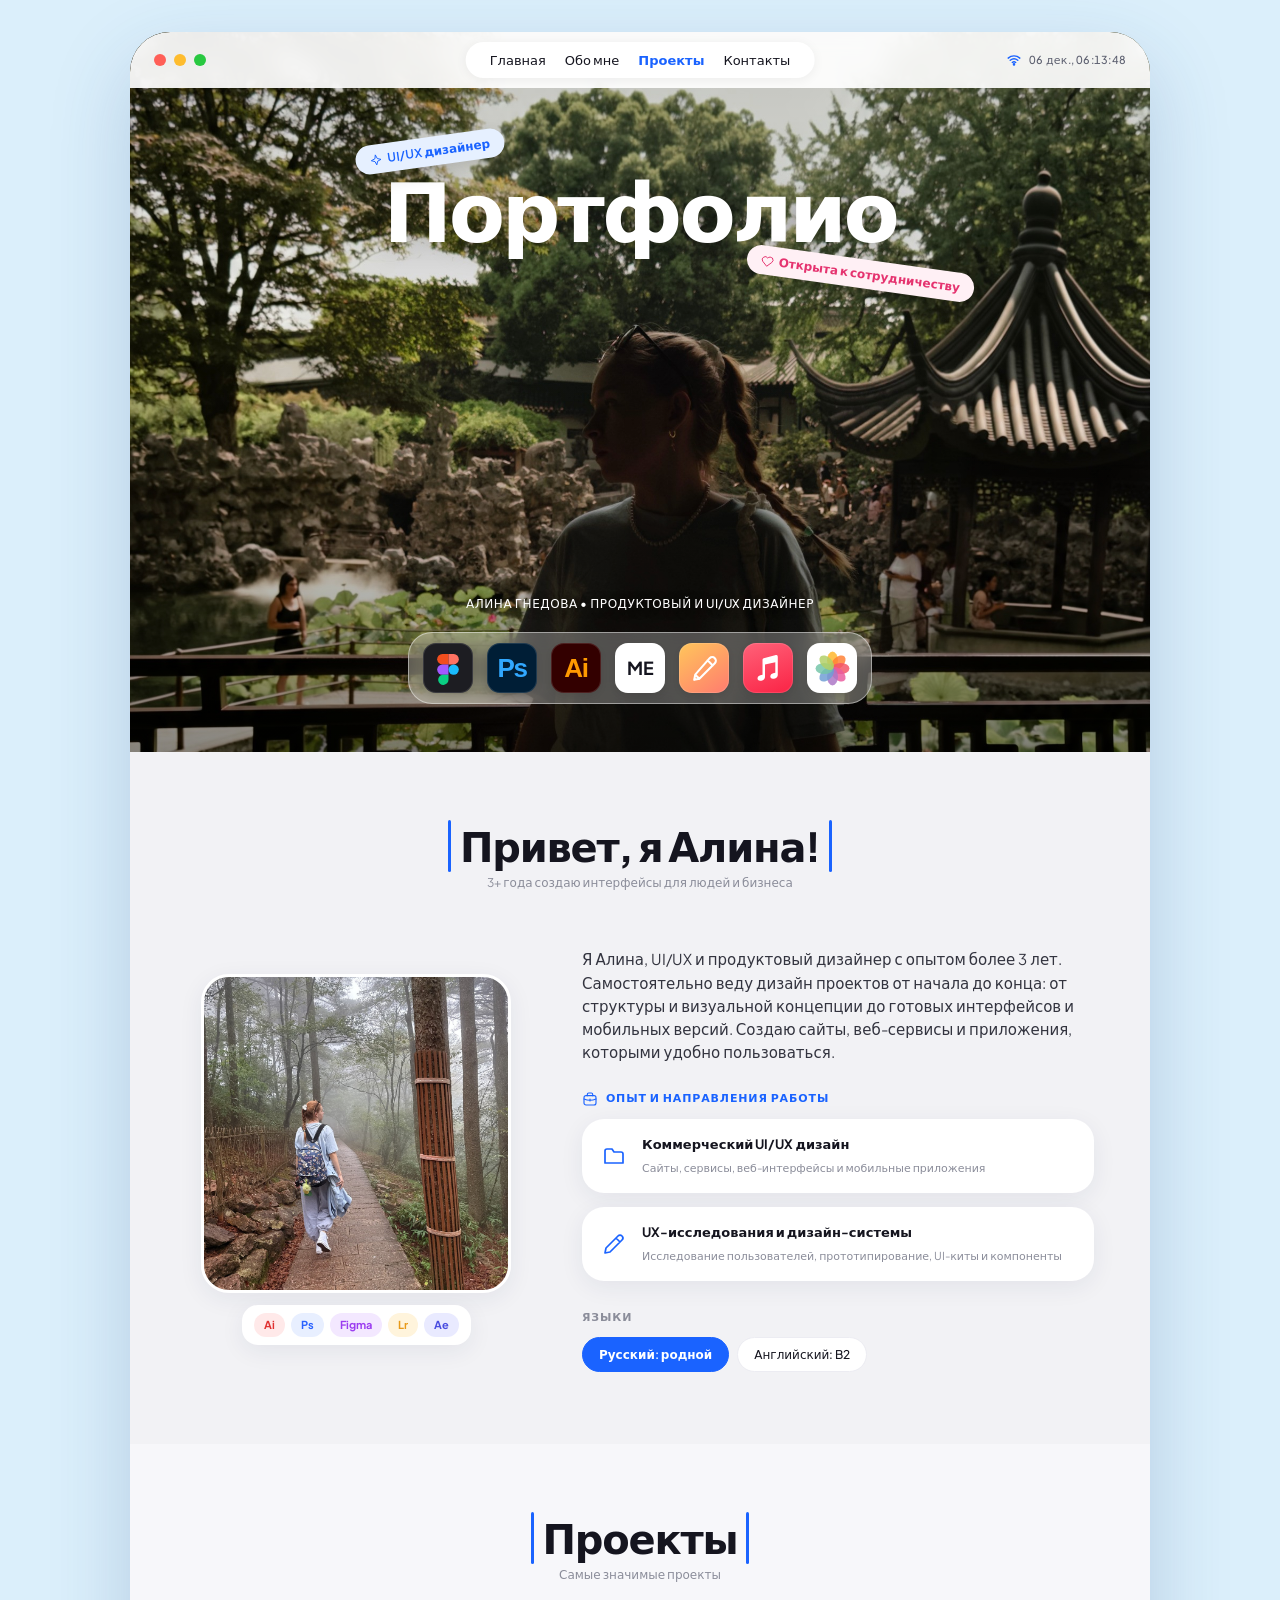
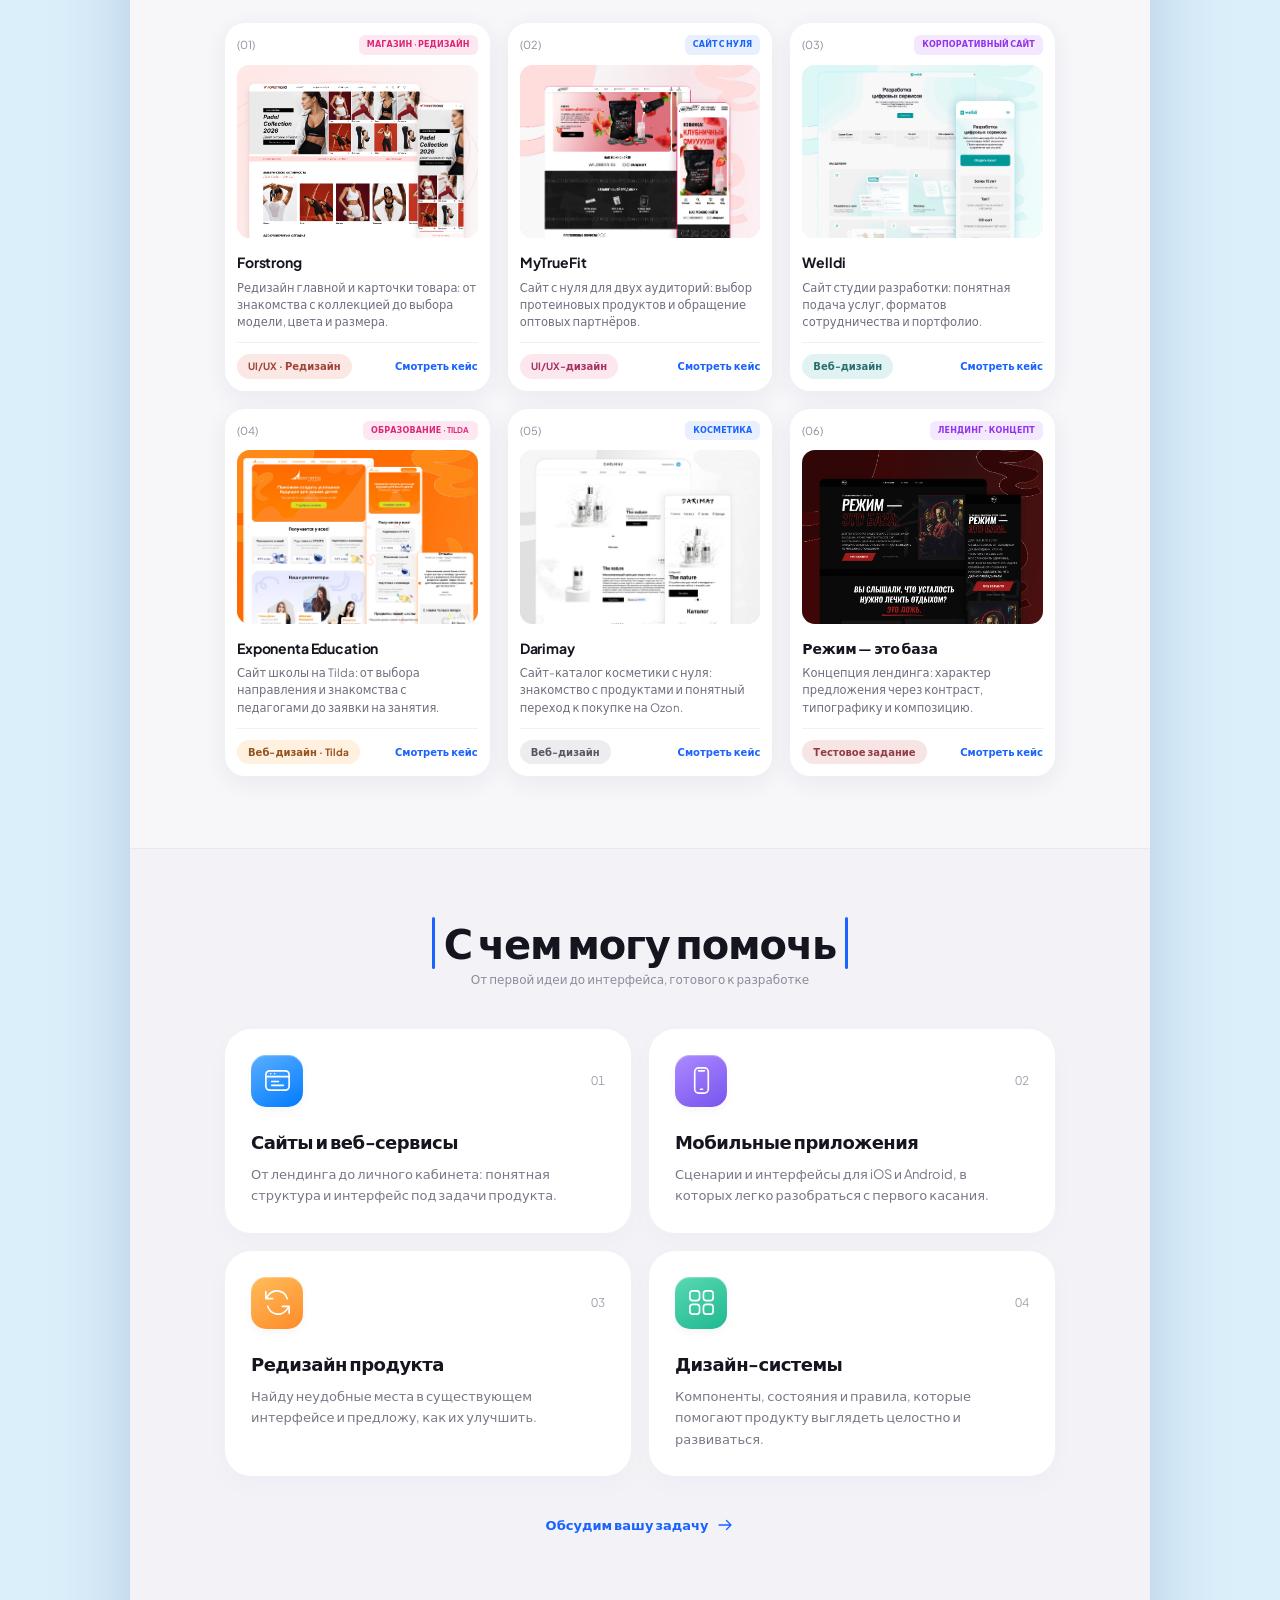
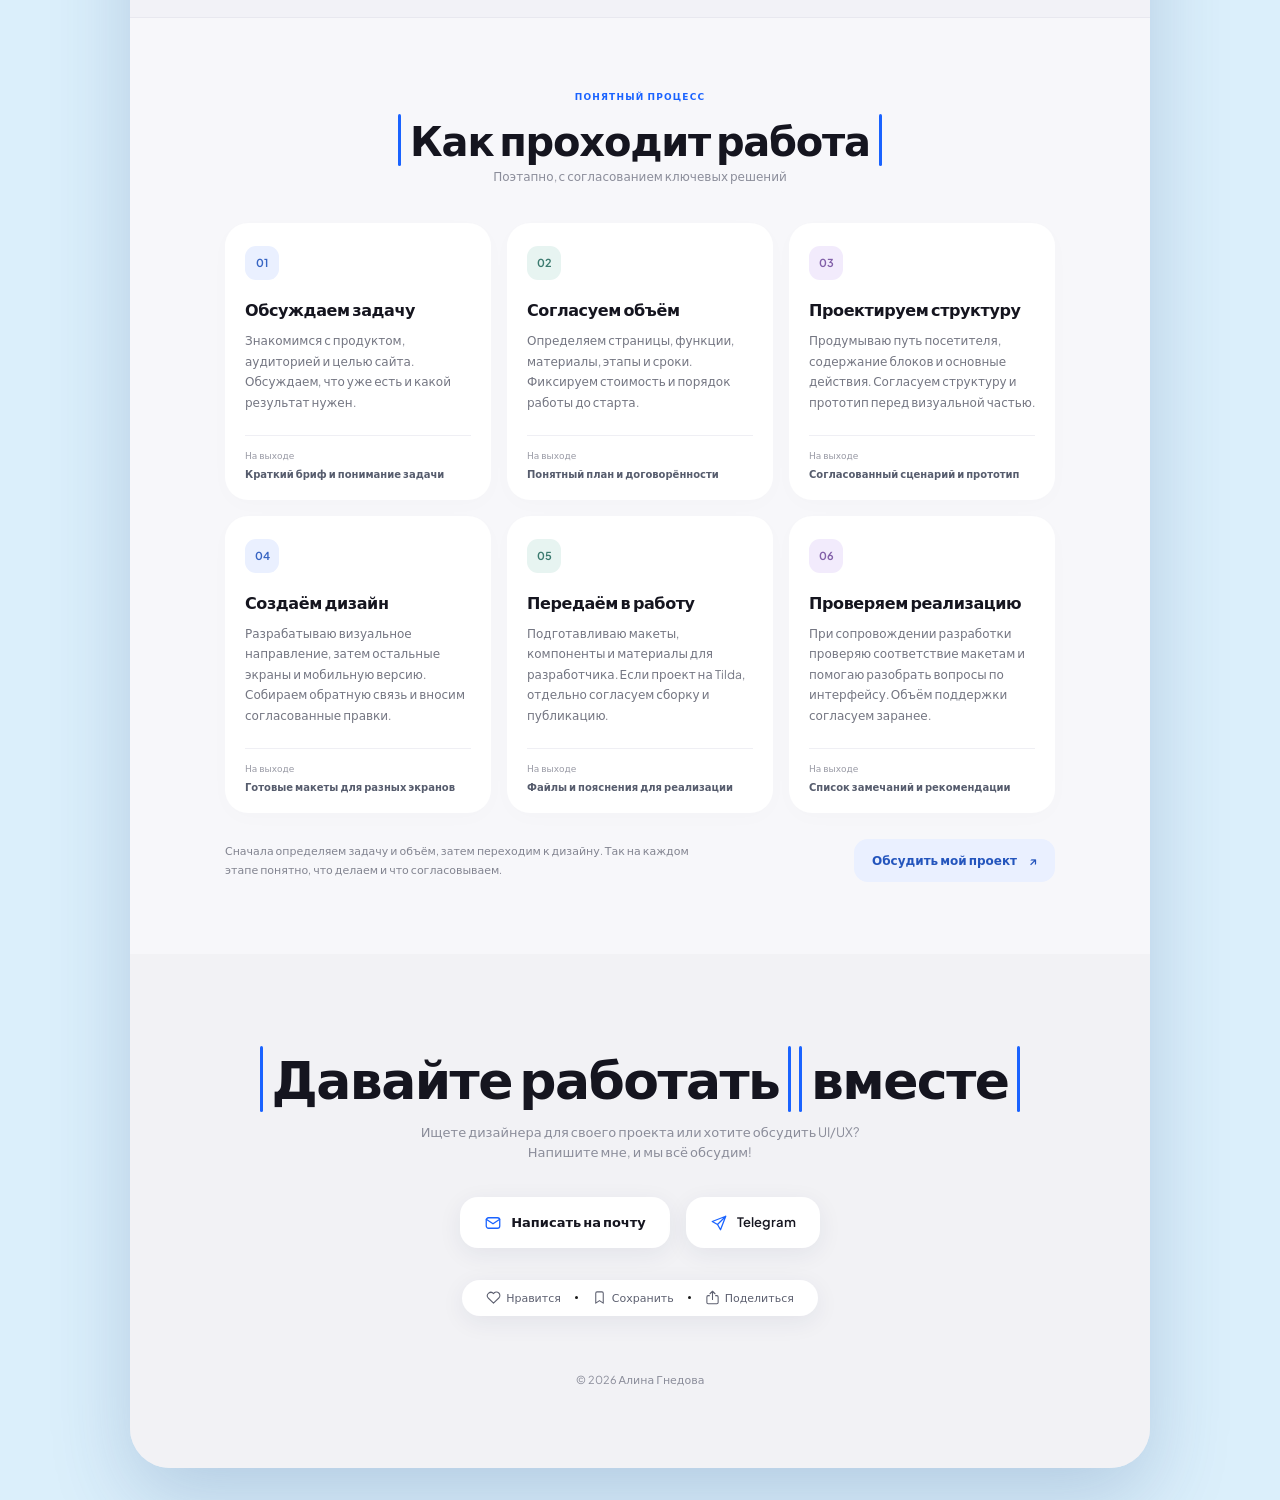
==== index.html @ dc98fd3b "Add files via upload" ====
<!DOCTYPE html>

<html lang="ru">
<head>
<meta charset="utf-8"/>
<meta content="width=device-width, initial-scale=1" name="viewport"/>
<title>Алина Гнедова | UI/UX и продуктовый дизайнер</title>
<meta content="Алина Гнедова, UI/UX и продуктовый дизайнер с опытом более 3 лет. Сайты, веб-сервисы и мобильные приложения." name="description"/>
<link href="https://fonts.googleapis.com" rel="preconnect"/>
<link crossorigin="" href="https://fonts.gstatic.com" rel="preconnect"/>
<link href="https://fonts.googleapis.com/css2?family=Plus+Jakarta+Sans:wght@400;500;600;700;800&amp;display=swap&amp;subset=cyrillic" rel="stylesheet"/>
<link href="style.css" rel="stylesheet"/>
<link rel="stylesheet" href="contact.css"><script src="contact.js" defer></script></head>
<body>
<div class="window">
<!-- Верхняя панель -->
<header class="topbar">
<div aria-hidden="true" class="dots">
<span style="background:#ff5f57"></span>
<span style="background:#febc2e"></span>
<span style="background:#28c840"></span>
</div>
<nav aria-label="Навигация" class="nav">
<a href="#home">Главная</a>
<a href="#about">Обо мне</a>
<a class="active" href="#projects">Проекты</a>
<a href="#contact">Контакты</a>
</nav>
<div class="status">
<svg fill="none" height="14" stroke="currentColor" stroke-linecap="round" stroke-width="2.4" viewbox="0 0 24 24" width="14"><path d="M2 8.8a15 15 0 0 1 20 0M5.5 12.5a10 10 0 0 1 13 0M9 16.2a5 5 0 0 1 6 0"></path><circle cx="12" cy="19.5" fill="currentColor" r="1"></circle></svg>
<time data-live-clock title="Московское время">Московское время</time>
</div>
</header>
<!-- Hero -->
<section class="hero" id="home">
<div class="hero-content">
<span class="badge badge-role"><svg aria-hidden="true" class="ui-icon" fill="none" stroke="currentColor" stroke-linecap="round" stroke-linejoin="round" stroke-width="1.7" viewbox="0 0 24 24"><path d="m12 3 2.5 6.5L21 12l-6.5 2.5L12 21l-2.5-6.5L3 12l6.5-2.5Z"></path></svg> UI/UX дизайнер</span>
<h1>Портфолио</h1>
<span class="badge badge-love"><svg aria-hidden="true" class="ui-icon" fill="none" stroke="currentColor" stroke-linecap="round" stroke-linejoin="round" stroke-width="1.7" viewbox="0 0 24 24"><path d="M20.5 4.8a5.5 5.5 0 0 0-8.5 1 5.5 5.5 0 0 0-8.5 7L12 21l8.5-8.2a5.5 5.5 0 0 0 0-8Z"></path></svg> Открыта к сотрудничеству</span>
</div>
<p class="hero-sub">Алина Гнедова • Продуктовый и UI/UX дизайнер</p>
<div aria-label="Инструменты и вдохновение" class="dock">
<span aria-label="Figma" class="app app-figma" role="img" title="Figma"><svg aria-hidden="true" class="dock-symbol" fill="none" viewbox="0 0 32 32"><path d="M10 2h6v10h-6a5 5 0 0 1 0-10Z" fill="#F24E1E"></path><path d="M16 2h5a5 5 0 0 1 0 10h-5Z" fill="#FF7262"></path><path d="M10 12h6v10h-6a5 5 0 0 1 0-10Z" fill="#A259FF"></path><circle cx="21" cy="17" fill="#1ABCFE" r="5"></circle><path d="M10 22h6v5a5 5 0 1 1-6-5Z" fill="#0ACF83"></path></svg></span>
<span aria-label="Adobe Photoshop" class="app app-photoshop" role="img" title="Adobe Photoshop"><span class="adobe-mark">Ps</span></span>
<span aria-label="Adobe Illustrator" class="app app-illustrator" role="img" title="Adobe Illustrator"><span class="adobe-mark">Ai</span></span>
<span aria-label="ME" class="app app-me" role="img" title="ME">ME</span>
<span aria-label="Рисование" class="app app-drawing" role="img" title="Рисование"><svg aria-hidden="true" class="dock-symbol" fill="none" viewbox="0 0 32 32"><g stroke="currentColor" stroke-linecap="round" stroke-linejoin="round" stroke-width="2"><path d="m7 22-1 5 5-1L26 11a3.5 3.5 0 0 0-5-5ZM19 8l5 5M7 22l4 4"></path></g></svg></span>
<span aria-label="Музыка" class="app app-music" role="img" title="Музыка"><svg aria-hidden="true" class="dock-symbol" fill="none" viewbox="0 0 32 32"><path d="M25 4.5v17.7c0 2.5-3.2 4.3-5.6 3.5-2.6-.8-2-4.4 1.1-5.2l2.1-.5V10l-10 2v12.2c0 2.5-3.2 4.3-5.6 3.5-2.6-.8-2-4.4 1.1-5.2l2.1-.5V7.5a1.5 1.5 0 0 1 1.2-1.4L23.2 3a1.5 1.5 0 0 1 1.8 1.5Z" fill="currentColor"></path></svg></span>
<span aria-label="Фото" class="app app-photos" role="img" title="Фото"><svg aria-hidden="true" class="dock-symbol" fill="none" viewbox="0 0 32 32"><ellipse cx="16" cy="9.3" fill="#ffb62b" fill-opacity=".84" rx="4.5" ry="7.2" transform="rotate(0 16 16)"></ellipse><ellipse cx="16" cy="9.3" fill="#ff8134" fill-opacity=".84" rx="4.5" ry="7.2" transform="rotate(45 16 16)"></ellipse><ellipse cx="16" cy="9.3" fill="#f35466" fill-opacity=".84" rx="4.5" ry="7.2" transform="rotate(90 16 16)"></ellipse><ellipse cx="16" cy="9.3" fill="#e95b9e" fill-opacity=".84" rx="4.5" ry="7.2" transform="rotate(135 16 16)"></ellipse><ellipse cx="16" cy="9.3" fill="#ac76c6" fill-opacity=".84" rx="4.5" ry="7.2" transform="rotate(180 16 16)"></ellipse><ellipse cx="16" cy="9.3" fill="#6f9dd4" fill-opacity=".84" rx="4.5" ry="7.2" transform="rotate(225 16 16)"></ellipse><ellipse cx="16" cy="9.3" fill="#73c5a8" fill-opacity=".84" rx="4.5" ry="7.2" transform="rotate(270 16 16)"></ellipse><ellipse cx="16" cy="9.3" fill="#b2cf67" fill-opacity=".84" rx="4.5" ry="7.2" transform="rotate(315 16 16)"></ellipse></svg></span>
</div>
</section>
<!-- Обо мне -->
<section class="section section-about" id="about">
<h2 class="title"><span>Привет, я Алина!</span></h2>
<p class="subtitle">3+ года создаю интерфейсы для людей и бизнеса</p>
<div class="about">
<div class="about-photo">
<div aria-label="Алина на лесной тропе" class="photo-frame" role="img"></div>
<div class="tools">
<span style="color:#e03131;background:#ffe9e9">Ai</span>
<span style="color:#2a62ff;background:#e8efff">Ps</span>
<span style="color:#9b3df0;background:#f3e8ff">Figma</span>
<span style="color:#e89a1a;background:#fff4dc">Lr</span>
<span style="color:#4a4de0;background:#e9eaff">Ae</span>
</div>
</div>
<div class="about-text">
<p class="lead">Я Алина, UI/UX и продуктовый дизайнер с опытом более 3 лет. Самостоятельно веду дизайн проектов от начала до конца: от структуры и визуальной концепции до готовых интерфейсов и мобильных версий. Создаю сайты, веб-сервисы и приложения, которыми удобно пользоваться.</p>
<h3 class="label"><svg aria-hidden="true" class="ui-icon" fill="none" stroke="currentColor" stroke-linecap="round" stroke-linejoin="round" stroke-width="1.7" viewbox="0 0 24 24"><rect height="14" rx="3" width="18" x="3" y="7"></rect><path d="M8 7V5a2 2 0 0 1 2-2h4a2 2 0 0 1 2 2v2M3 12a24 24 0 0 0 18 0M12 12v3"></path></svg> Опыт и направления работы</h3>
<div class="info-card">
<span class="icon"><svg aria-hidden="true" class="ui-icon" fill="none" stroke="currentColor" stroke-linecap="round" stroke-linejoin="round" stroke-width="1.7" viewbox="0 0 24 24"><path d="M3 7a2 2 0 0 1 2-2h5l2 3h7a2 2 0 0 1 2 2v9H3Z"></path></svg></span>
<div>
<strong>Коммерческий UI/UX дизайн</strong>
<small>Сайты, сервисы, веб-интерфейсы и мобильные приложения</small>
</div>
</div>
<div class="info-card">
<span class="icon"><svg aria-hidden="true" class="ui-icon" fill="none" stroke="currentColor" stroke-linecap="round" stroke-linejoin="round" stroke-width="1.7" viewbox="0 0 24 24"><path d="m4 16-1 5 5-1L20 8a2.8 2.8 0 0 0-4-4ZM14 6l4 4"></path></svg></span>
<div>
<strong>UX-исследования и дизайн-системы</strong>
<small>Исследование пользователей, прототипирование, UI-киты и компоненты</small>
</div>
</div>
<h3 class="label label-lang">Языки</h3>
<div class="langs">
<span class="lang lang-main">Русский: родной</span>
<span class="lang">Английский: B2</span>
</div>
</div>
</div>
</section>
<!-- Проекты -->
<section class="section section-projects" id="projects">
<h2 class="title"><span>Проекты</span></h2>
<p class="subtitle">Самые значимые проекты</p>
<div class="cards">
<a class="card" href="cases/forstrong/index.html">
<div class="card-top"><span class="num">(01)</span><span class="tag tag-pink">МАГАЗИН · РЕДИЗАЙН</span></div>
<div class="preview mytruefit-preview"><img alt="Forstrong — редизайн магазина спортивной одежды" loading="lazy" src="img/forstrong/main-presentation.svg"/></div>
<h3>Forstrong</h3>
<p>Редизайн главной и карточки товара: от знакомства с коллекцией до выбора модели, цвета и размера.</p>
<div class="card-foot"><span class="pill pill-pink" style="background:#fbe7e3;color:#a04438">UI/UX · Редизайн</span><span class="case-cta">Смотреть кейс</span></div>
</a>
<a class="card" href="cases/mytruefit/index.html">
<div class="card-top"><span class="num">(02)</span><span class="tag tag-blue">САЙТ С НУЛЯ</span></div>
<div class="preview mytruefit-preview"><img alt="MyTrueFit — дизайн сайта протеиновых продуктов" loading="lazy" src="img/mytruefit.jpg"/></div>
<h3>MyTrueFit</h3>
<p>Сайт с нуля для двух аудиторий: выбор протеиновых продуктов и обращение оптовых партнёров.</p>
<div class="card-foot"><span class="pill pill-orange" style="background:#fce7ef;color:#a53262">UI/UX-дизайн</span><span class="case-cta">Смотреть кейс</span></div>
</a>
<a class="card" href="cases/welldi/index.html">
<div class="card-top"><span class="num">(03)</span><span class="tag tag-purple">КОРПОРАТИВНЫЙ САЙТ</span></div>
<div class="preview mytruefit-preview welldi-preview"><img alt="Welldi — дизайн сайта студии разработки" loading="lazy" src="img/welldi.jpg"/></div>
<h3>Welldi</h3>
<p>Сайт студии разработки: понятная подача услуг, форматов сотрудничества и портфолио.</p>
<div class="card-foot"><span class="pill pill-green" style="background:#e0f3f2;color:#286d70">Веб-дизайн</span><span class="case-cta">Смотреть кейс</span></div>
</a>
<a class="card" href="cases/exponenta/index.html">
<div class="card-top"><span class="num">(04)</span><span class="tag tag-pink">ОБРАЗОВАНИЕ · TILDA</span></div>
<div class="preview mytruefit-preview"><img alt="Exponenta Education — сайт школы на Tilda" loading="lazy" src="img/exponenta.jpg"/></div>
<h3>Exponenta Education</h3>
<p>Сайт школы на Tilda: от выбора направления и знакомства с педагогами до заявки на занятия.</p>
<div class="card-foot"><span class="pill pill-pink" style="background:#fff0df;color:#92531f">Веб-дизайн · Tilda</span><span class="case-cta">Смотреть кейс</span></div>
</a>
<a class="card" href="cases/darimay/index.html">
<div class="card-top"><span class="num">(05)</span><span class="tag tag-blue">КОСМЕТИКА</span></div>
<div class="preview mytruefit-preview"><img alt="Darimay — обложка проекта" loading="lazy" src="img/darimay.jpg"/></div>
<h3>Darimay</h3>
<p>Сайт-каталог косметики с нуля: знакомство с продуктами и понятный переход к покупке на Ozon.</p>
<div class="card-foot"><span class="pill pill-orange" style="background:#ededf0;color:#565660">Веб-дизайн</span><span class="case-cta">Смотреть кейс</span></div>
</a>
<a class="card" href="cases/regime/index.html">
<div class="card-top"><span class="num">(06)</span><span class="tag tag-purple">ЛЕНДИНГ · КОНЦЕПТ</span></div>
<div class="preview mytruefit-preview"><img alt="Режим — это база — обложка проекта" loading="lazy" src="img/regime.png"/></div>
<h3>Режим — это база</h3>
<p>Концепция лендинга: характер предложения через контраст, типографику и композицию.</p>
<div class="card-foot"><span class="pill pill-green" style="background:#f7e5e6;color:#943b43">Тестовое задание</span><span class="case-cta">Смотреть кейс</span></div>
</a>
</div>
</section>
<section aria-labelledby="services-title" class="section section-services" id="services">
<h2 class="title" id="services-title"><span>С чем могу помочь</span></h2>
<p class="subtitle">От первой идеи до интерфейса, готового к разработке</p>
<div class="services-grid">
<article class="service-card">
<div class="service-top"><span class="service-app service-web"><svg aria-hidden="true" class="service-symbol" fill="none" viewbox="0 0 32 32"><g stroke="currentColor" stroke-linecap="round" stroke-linejoin="round" stroke-width="1.7"><rect height="20" rx="4" width="24" x="4" y="6"></rect><path d="M4 12h24M9 9h.01M13 9h.01M10 17h7m-7 4h12"></path></g></svg></span><span class="service-number">01</span></div>
<h3>Сайты и веб-сервисы</h3><p>От лендинга до личного кабинета: понятная структура и интерфейс под задачи продукта.</p>
</article>
<article class="service-card">
<div class="service-top"><span class="service-app service-mobile"><svg aria-hidden="true" class="service-symbol" fill="none" viewbox="0 0 32 32"><g stroke="currentColor" stroke-linecap="round" stroke-linejoin="round" stroke-width="1.7"><rect height="26" rx="4" width="14" x="9" y="3"></rect><path d="M13 6h6M15 25h2"></path></g></svg></span><span class="service-number">02</span></div>
<h3>Мобильные приложения</h3><p>Сценарии и интерфейсы для iOS и Android, в которых легко разобраться с первого касания.</p>
</article>
<article class="service-card">
<div class="service-top"><span class="service-app service-redesign"><svg aria-hidden="true" class="service-symbol" fill="none" viewbox="0 0 32 32"><g stroke="currentColor" stroke-linecap="round" stroke-linejoin="round" stroke-width="1.7"><path d="M26 12a11 11 0 0 0-19-4L4 12m0-7v7h7M6 20a11 11 0 0 0 19 4l3-4m0 7v-7h-7"></path></g></svg></span><span class="service-number">03</span></div>
<h3>Редизайн продукта</h3><p>Найду неудобные места в существующем интерфейсе и предложу, как их улучшить.</p>
</article>
<article class="service-card">
<div class="service-top"><span class="service-app service-system"><svg aria-hidden="true" class="service-symbol" fill="none" viewbox="0 0 32 32"><g stroke="currentColor" stroke-linecap="round" stroke-linejoin="round" stroke-width="1.7"><rect height="10" rx="3" width="10" x="4" y="4"></rect><rect height="10" rx="3" width="10" x="18" y="4"></rect><rect height="10" rx="3" width="10" x="4" y="18"></rect><rect height="10" rx="3" width="10" x="18" y="18"></rect></g></svg></span><span class="service-number">04</span></div>
<h3>Дизайн-системы</h3><p>Компоненты, состояния и правила, которые помогают продукту выглядеть целостно и развиваться.</p>
</article>
</div>
<a class="services-link" href="#contact">Обсудим вашу задачу <svg aria-hidden="true" class="ui-icon" fill="none" stroke="currentColor" stroke-linecap="round" stroke-linejoin="round" stroke-width="1.7" viewbox="0 0 24 24"><path d="M4 12h16m-6-6 6 6-6 6"></path></svg></a>
</section>
<section class="section section-workflow" id="workflow" aria-labelledby="workflow-title">
<div class="workflow-heading"><span class="workflow-kicker">ПОНЯТНЫЙ ПРОЦЕСС</span><h2 class="title" id="workflow-title"><span>Как проходит работа</span></h2><p class="subtitle">Поэтапно, с согласованием ключевых решений</p></div>
<div class="workflow-grid">
<article class="workflow-card"><span class="workflow-number">01</span><h3>Обсуждаем задачу</h3><p>Знакомимся с продуктом, аудиторией и целью сайта. Обсуждаем, что уже есть и какой результат нужен.</p><div class="workflow-result"><span>На выходе</span><strong>Краткий бриф и понимание задачи</strong></div></article><article class="workflow-card"><span class="workflow-number">02</span><h3>Согласуем объём</h3><p>Определяем страницы, функции, материалы, этапы и сроки. Фиксируем стоимость и порядок работы до старта.</p><div class="workflow-result"><span>На выходе</span><strong>Понятный план и договорённости</strong></div></article><article class="workflow-card"><span class="workflow-number">03</span><h3>Проектируем структуру</h3><p>Продумываю путь посетителя, содержание блоков и основные действия. Согласуем структуру и прототип перед визуальной частью.</p><div class="workflow-result"><span>На выходе</span><strong>Согласованный сценарий и прототип</strong></div></article><article class="workflow-card"><span class="workflow-number">04</span><h3>Создаём дизайн</h3><p>Разрабатываю визуальное направление, затем остальные экраны и мобильную версию. Собираем обратную связь и вносим согласованные правки.</p><div class="workflow-result"><span>На выходе</span><strong>Готовые макеты для разных экранов</strong></div></article><article class="workflow-card"><span class="workflow-number">05</span><h3>Передаём в работу</h3><p>Подготавливаю макеты, компоненты и материалы для разработчика. Если проект на Tilda, отдельно согласуем сборку и публикацию.</p><div class="workflow-result"><span>На выходе</span><strong>Файлы и пояснения для реализации</strong></div></article><article class="workflow-card"><span class="workflow-number">06</span><h3>Проверяем реализацию</h3><p>При сопровождении разработки проверяю соответствие макетам и помогаю разобрать вопросы по интерфейсу. Объём поддержки согласуем заранее.</p><div class="workflow-result"><span>На выходе</span><strong>Список замечаний и рекомендации</strong></div></article></div><div class="workflow-bottom"><p>Сначала определяем задачу и объём, затем переходим к дизайну. Так на каждом этапе понятно, что делаем и что согласовываем.</p><a href="mailto:alinagnedova809@mail.ru" class="workflow-cta">Обсудить мой проект <span aria-hidden="true">↗</span></a></div></section>
<!-- Контакты -->
<section class="section section-contact" id="contact">
<h2 class="title title-big"><span>Давайте работать</span> <span>вместе</span></h2>
<p class="subtitle subtitle-contact">Ищете дизайнера для своего проекта или хотите обсудить UI/UX?<br/>Напишите мне, и мы всё обсудим!</p>
<div class="buttons">
<a class="btn" href="mailto:alinagnedova809@mail.ru"><svg aria-hidden="true" class="ui-icon" fill="none" stroke="currentColor" stroke-linecap="round" stroke-linejoin="round" stroke-width="1.7" viewbox="0 0 24 24"><rect height="14" rx="3" width="18" x="3" y="5"></rect><path d="m3 7 9 6 9-6"></path></svg> Написать на почту</a>
<a class="btn" href="https://t.me/alinagned" rel="noopener" target="_blank"><svg aria-hidden="true" class="ui-icon" fill="none" stroke="currentColor" stroke-linecap="round" stroke-linejoin="round" stroke-width="1.7" viewbox="0 0 24 24"><path d="m21 3-7 18-4-7-7-4Z M10 14 21 3"></path></svg> Telegram</a>
</div>
<div class="actions">
<span><svg aria-hidden="true" class="ui-icon" fill="none" stroke="currentColor" stroke-linecap="round" stroke-linejoin="round" stroke-width="1.7" viewbox="0 0 24 24"><path d="M20.5 4.8a5.5 5.5 0 0 0-8.5 1 5.5 5.5 0 0 0-8.5 7L12 21l8.5-8.2a5.5 5.5 0 0 0 0-8Z"></path></svg> Нравится</span><i></i><span><svg aria-hidden="true" class="ui-icon" fill="none" stroke="currentColor" stroke-linecap="round" stroke-linejoin="round" stroke-width="1.7" viewbox="0 0 24 24"><path d="M6 21V5a2 2 0 0 1 2-2h8a2 2 0 0 1 2 2v16l-6-4Z"></path></svg> Сохранить</span><i></i><span><svg aria-hidden="true" class="ui-icon" fill="none" stroke="currentColor" stroke-linecap="round" stroke-linejoin="round" stroke-width="1.7" viewbox="0 0 24 24"><path d="M12 15V2m-4 4 4-4 4 4M7 9H5a2 2 0 0 0-2 2v9a2 2 0 0 0 2 2h14a2 2 0 0 0 2-2v-9a2 2 0 0 0-2-2h-2"></path></svg> Поделиться</span>
</div>
<footer class="footer">© 2026 Алина Гнедова</footer>
</section>
</div>
</body>
</html>
---- style.css ----
:root {
  --blue: #1a63ff;
  --ink: #15151f;
  --muted: #8b8d9a;
  --bg: #f2f2f5;
  --bg-soft: #f7f7fa;
  --radius: 22px;
  --shadow: 0 6px 24px rgba(30, 40, 90, .07);
}

* { box-sizing: border-box; margin: 0; padding: 0; }
html { scroll-behavior: smooth; }

body {
  font-family: "Plus Jakarta Sans", system-ui, -apple-system, "Segoe UI", sans-serif;
  color: var(--ink);
  background: #dbeffb;
  padding: 32px 16px;
  line-height: 1.45;
  -webkit-font-smoothing: antialiased;
}

a { color: inherit; text-decoration: none; }

/* ---------- Окно ---------- */
.window {
  max-width: 1020px;
  margin: 0 auto;
  background: var(--bg);
  border-radius: 40px;
  overflow: hidden;
  box-shadow: 0 30px 80px rgba(40, 80, 140, .22);
  position: relative;
}

/* ---------- Верхняя панель ---------- */
.topbar {
  position: absolute;
  inset: 0 0 auto 0;
  z-index: 5;
  height: 56px;
  padding: 0 24px;
  display: flex;
  align-items: center;
  justify-content: space-between;
  background: rgba(255, 255, 255, .92);
  backdrop-filter: blur(10px);
}
.dots { display: flex; gap: 8px; }
.dots span { width: 12px; height: 12px; border-radius: 50%; }

.nav {
  position: absolute;
  left: 50%;
  transform: translateX(-50%);
  display: flex;
  gap: 24px;
  padding: 9px 24px;
  background: #fff;
  border-radius: 999px;
  box-shadow: 0 2px 12px rgba(0, 0, 0, .06);
  font-size: 13px;
  font-weight: 500;
}
.nav a.active { color: var(--blue); font-weight: 600; }
.nav a:hover { color: var(--blue); }

.status {
  display: flex;
  align-items: center;
  gap: 8px;
  font-size: 11px;
  font-weight: 500;
  color: #5d6070;
  letter-spacing: .02em;
}
.status svg { color: var(--blue); }

/* ---------- Hero ---------- */
.hero {
  position: relative;
  min-height: 720px;
  padding-top: 56px;
  display: flex;
  flex-direction: column;
  align-items: center;
  justify-content: space-between;
  text-align: center;
  color: #fff;
  background:
    linear-gradient(180deg, rgba(0,0,0,.05) 40%, rgba(0,0,0,.45)),
    url("img/hero.jpg") center / cover no-repeat,
    linear-gradient(135deg, #3d5c2e, #1f3a22 60%, #4a5a3a);
}

.hero-content {
  position: relative;
  margin-top: 150px;
}
.hero h1 {
  font-size: clamp(56px, 11vw, 96px);
  font-weight: 700;
  letter-spacing: -.04em;
  line-height: 1;
  text-shadow: 0 4px 30px rgba(0, 0, 0, .3);
}

.badge {
  position: absolute;
  white-space: nowrap;
  padding: 6px 14px;
  border-radius: 999px;
  font-size: 12px;
  font-weight: 600;
  background: #e6f0ff;
  box-shadow: 0 6px 18px rgba(0, 0, 0, .15);
}
.badge-role { color: #1a63ff; left: -70px; top: -26px; transform: rotate(-8deg); }
.badge-love { color: #e5336f; background: #fff0f5; right: -150px; bottom: -34px; transform: rotate(8deg); }

.hero-sub {
  font-size: 15px;
  letter-spacing: .04em;
  text-transform: uppercase;
  font-weight: 500;
  margin-top: auto;
  padding: 0 16px;
  text-shadow: 0 2px 12px rgba(0, 0, 0, .4);
}

.dock {
  display: flex;
  gap: 14px;
  padding: 10px 14px;
  margin: 20px 0 48px;
  background: rgba(255, 255, 255, .28);
  border: 1px solid rgba(255, 255, 255, .45);
  backdrop-filter: blur(14px);
  -webkit-backdrop-filter: blur(14px);
  border-radius: 24px;
}
.app {
  width: 50px; height: 50px;
  border-radius: 14px;
  display: grid;
  place-items: center;
  font-size: 15px;
  font-weight: 700;
  color: #fff;
  transition: transform .2s;
}
.app:hover { transform: translateY(-6px) scale(1.08); }
.app-me { background: #fff; color: var(--ink); font-size: 18px; }

/* ---------- Секции ---------- */
.section { padding: 72px 56px; }
.section-about { background: var(--bg); }
.section-projects { background: var(--bg-soft); }
.section-contact { background: var(--bg); text-align: center; padding-bottom: 80px; }

.title {
  text-align: center;
  font-size: clamp(30px, 5vw, 40px);
  font-weight: 800;
  letter-spacing: -.03em;
  line-height: 1.1;
}
.title > span {
  position: relative;
  display: inline-block;
  padding: 0 12px;
}
.title > span::before,
.title > span::after {
  content: "";
  position: absolute;
  top: -4px; bottom: -4px;
  width: 3px;
  background: var(--blue);
  border-radius: 2px;
}
.title > span::before { left: 0; }
.title > span::after { right: 0; }
.title-big { font-size: clamp(28px, 6vw, 52px); }

.subtitle {
  text-align: center;
  font-size: 12px;
  color: var(--muted);
  margin-top: 6px;
}

/* ---------- Обо мне ---------- */
.about {
  display: grid;
  grid-template-columns: 340px 1fr;
  gap: 56px;
  align-items: center;
  margin-top: 56px;
}
.about-photo { position: relative; display: flex; flex-direction: column; align-items: center; }
.photo-frame {
  width: 100%;
  max-width: 310px;
  aspect-ratio: 1 / 1.03;
  border-radius: 28px;
  border: 3px solid #fff;
  box-shadow: var(--shadow);
  background:
    url("img/about.jpg") center / cover no-repeat,
    linear-gradient(160deg, #9fb59a, #5d7a5c);
}
.tools {
  display: flex; gap: 6px;
  margin-top: 12px;
  padding: 8px 12px;
  background: #fff;
  border-radius: 16px;
  box-shadow: var(--shadow);
}
.tools span { font-size: 11px; font-weight: 700; padding: 4px 10px; border-radius: 999px; }

.lead { font-size: 15px; line-height: 1.55; color: #33343f; margin-bottom: 26px; }

.label {
  font-size: 11px;
  font-weight: 700;
  letter-spacing: .08em;
  text-transform: uppercase;
  color: var(--blue);
  margin-bottom: 12px;
}
.label-lang { color: var(--muted); margin-top: 28px; }

.info-card {
  display: flex;
  align-items: center;
  gap: 16px;
  padding: 16px 20px;
  background: #fff;
  border-radius: var(--radius);
  box-shadow: var(--shadow);
  margin-bottom: 14px;
}
.info-card .icon { font-size: 24px; }
.info-card strong { display: block; font-size: 13px; }
.info-card small { font-size: 11px; color: var(--muted); }

.langs { display: flex; flex-wrap: wrap; gap: 8px; }
.lang {
  font-size: 12px; font-weight: 500;
  padding: 8px 16px;
  background: #fff;
  border-radius: 999px;
  border: 1px solid #ececf2;
}
.lang-main { background: var(--blue); color: #fff; border-color: var(--blue); font-weight: 600; }

/* ---------- Проекты ---------- */
.cards {
  display: grid;
  grid-template-columns: repeat(3, 1fr);
  gap: 24px;
  margin-top: 56px;
}
.card {
  display: flex;
  flex-direction: column;
  padding: 14px;
  background: #fff;
  border-radius: 24px;
  box-shadow: var(--shadow);
  transition: transform .25s, box-shadow .25s;
}
.card:hover { transform: translateY(-6px); box-shadow: 0 16px 36px rgba(30, 40, 90, .12); }

.card-top { display: flex; justify-content: space-between; align-items: center; margin-bottom: 10px; }
.num { font-size: 11px; color: var(--muted); }
.tag { font-size: 9px; font-weight: 700; padding: 4px 8px; border-radius: 6px; letter-spacing: .02em; }
.tag-blue { color: #1a63ff; background: #e8efff; }
.tag-purple { color: #9333ea; background: #f3e8ff; }
.tag-pink { color: #db2777; background: #fde7f0; }

.preview { border-radius: 16px; padding: 18px; aspect-ratio: 1 / .95; margin-bottom: 18px; }
.preview-red { background: #fde8ea; }
.preview-purple { background: #f6efff; }
.preview-pink { background: #fde8ef; }
.preview-inner {
  height: 100%;
  border-radius: 14px;
  background: rgba(255, 255, 255, .85);
  border: 2px solid rgba(255, 255, 255, .9);
  box-shadow: inset 0 0 0 1px rgba(0, 0, 0, .04);
  display: flex; flex-direction: column; align-items: center; justify-content: center;
  gap: 6px;
  text-align: center;
}
.preview-icon { font-size: 30px; }
.preview-text b { display: block; font-size: 12px; font-weight: 600; }
.preview-text small { font-size: 9px; color: var(--muted); }

.card h3 { font-size: 15px; font-weight: 700; letter-spacing: -.01em; margin-bottom: 6px; }
.card p { font-size: 11.5px; color: #6d6f7e; line-height: 1.5; flex: 1; }

.card-foot {
  display: flex; justify-content: space-between; align-items: center;
  margin-top: 16px; padding-top: 14px;
  border-top: 1px solid #f0f0f5;
}
.pill { font-size: 10px; font-weight: 700; padding: 5px 11px; border-radius: 999px; color: #fff; }
.pill-orange { background: #ff7d52; }
.pill-green { background: #10c98f; }
.pill-pink { background: #ff6fa5; }
.arrow { color: var(--blue); font-size: 14px; transition: transform .2s; }
.card:hover .arrow { transform: translateX(4px); }

/* ---------- Контакты ---------- */
.section-contact .title { margin-top: 24px; }
.subtitle-contact { font-size: 13px; line-height: 1.6; margin-top: 14px; }

.buttons { display: flex; justify-content: center; flex-wrap: wrap; gap: 16px; margin-top: 34px; }
.btn {
  padding: 16px 24px;
  font-size: 13px; font-weight: 600;
  background: #fff;
  border-radius: 18px;
  box-shadow: var(--shadow);
  transition: transform .2s;
}
.btn:hover { transform: translateY(-3px); color: var(--blue); }

.actions {
  display: inline-flex; align-items: center; gap: 14px;
  margin-top: 32px;
  padding: 10px 24px;
  background: #fff;
  border-radius: 999px;
  box-shadow: var(--shadow);
  font-size: 11px; color: #5d6070;
}
.actions i { width: 3px; height: 3px; border-radius: 50%; background: #1a1a1a; }

.footer { margin-top: 56px; font-size: 11px; color: var(--muted); }

/* ---------- Планшет ---------- */
@media (max-width: 900px) {
  .section { padding: 56px 28px; }
  .about { grid-template-columns: 1fr; gap: 36px; }
  .photo-frame { max-width: 320px; }
  .cards { grid-template-columns: 1fr; max-width: 440px; margin-left: auto; margin-right: auto; }
  .badge-role { left: -20px; }
  .badge-love { right: -60px; }
}

/* ---------- Телефон ---------- */
@media (max-width: 600px) {
  body { padding: 0; background: var(--bg); }
  .window { border-radius: 0; box-shadow: none; }

  .topbar { height: 52px; padding: 0 14px; }
  .dots, .status { display: none; }
  .nav { gap: 16px; padding: 8px 18px; font-size: 12px; }

  .hero { min-height: 600px; padding-top: 52px; }
  .hero-content { margin-top: 110px; }
  .badge { font-size: 10.5px; padding: 5px 11px; }
  .badge-role { left: -8px; top: -30px; }
  .badge-love { right: -18px; bottom: -40px; }
  .hero-sub { font-size: 11px; }
  .dock { gap: 8px; padding: 8px 10px; margin-bottom: 32px; border-radius: 20px; }
  .app { width: 38px; height: 38px; font-size: 12px; border-radius: 11px; }
  .app-me { font-size: 14px; }

  .section { padding: 48px 18px; }
  .about { margin-top: 36px; }
  .tools { flex-wrap: wrap; justify-content: center; }
  .info-card { padding: 14px 16px; }
  .cards { margin-top: 36px; }
  .buttons { flex-direction: column; align-items: stretch; }
  .section-contact .title > span { display: block; margin-bottom: 8px; }
  .actions { gap: 10px; padding: 10px 16px; }
}


/* Compact portfolio grid and consistent vector icons */
.ui-icon { width: 18px; height: 18px; display: inline-block; vertical-align: middle; flex-shrink: 0; }
.badge .ui-icon { width: 13px; height: 13px; margin-right: 3px; }
.app .ui-icon { width: 24px; height: 24px; }
.label .ui-icon { width: 16px; height: 16px; margin-right: 5px; }
.info-card .icon { display: flex; color: var(--blue); }
.info-card .icon .ui-icon { width: 24px; height: 24px; }
.preview-icon { color: var(--blue); display: flex; }
.preview-icon .ui-icon { width: 32px; height: 32px; }
.btn { display: inline-flex; align-items: center; justify-content: center; gap: 9px; }
.btn .ui-icon { color: var(--blue); }
.actions > span { display: inline-flex; align-items: center; gap: 5px; }
.actions .ui-icon { width: 15px; height: 15px; }
.arrow { display: flex; }
.arrow .ui-icon { width: 17px; height: 17px; }
.cards { max-width: 830px; margin: 40px auto 0; gap: 18px; }
.card { min-width: 0; padding: 12px; border-radius: 20px; }
.preview { aspect-ratio: 1 / .72; padding: 14px; margin-bottom: 14px; border-radius: 13px; }
.card h3 { font-size: 14px; }
.card-foot { margin-top: 12px; padding-top: 11px; }
.project-pending { font-size: 10px; color: var(--muted); }
@media (min-width: 601px) and (max-width: 900px) {
  .cards { grid-template-columns: repeat(2, minmax(0, 1fr)); max-width: 620px; }
}
@media (max-width: 600px) {
  .cards { grid-template-columns: minmax(0, 1fr); max-width: 340px; gap: 16px; }
}
@media (prefers-reduced-motion: reduce) {
  html { scroll-behavior: auto; }
  *, *::before, *::after { transition: none !important; }
}

/* iOS-inspired app tiles and services */
.dock { align-items: center; }
.dock .app { width: 50px; height: 50px; margin: 0; border-radius: 13px; flex: 0 0 50px; box-shadow: 0 3px 7px #00000012, inset 0 0 0 1px #ffffff20; }
.dock-symbol { width: 33px; height: 33px; display: block; }
.app-figma { background: #1d1d22; }
.app-photoshop { background: #001e36; color: #31a8ff; }
.app-illustrator { background: #330000; color: #ff9a00; }
.adobe-mark { font-family: Arial, sans-serif; font-size: 26px; letter-spacing: -1.3px; font-weight: 600; line-height: 1; }
.app-drawing { background: linear-gradient(145deg, #ffc65b, #ff7b6f); color: #fff; }
.app-music { background: linear-gradient(160deg, #ff6279, #fa2345); color: #fff; }
.app-photos { background: #fff; }
.app-photos .dock-symbol { width: 39px; height: 39px; }
.section-services { background: #f2f2f7; text-align: center; border-top: 1px solid #e8e8ef; }
.section-services .title { font-size: clamp(27px, 5vw, 40px); }
.services-grid { max-width: 830px; margin: 40px auto 0; display: grid; grid-template-columns: repeat(2, minmax(0,1fr)); gap: 18px; text-align: left; }
.service-card { background: #fff; border: 1px solid #ffffffb3; padding: 25px; border-radius: 26px; box-shadow: 0 8px 28px #25254806; }
.service-top { display: flex; align-items: center; justify-content: space-between; margin-bottom: 22px; }
.service-app { width: 52px; height: 52px; display: grid; place-items: center; border-radius: 15px; color: #fff; box-shadow: inset 0 1px 1px #ffffff55, 0 4px 9px #0000000a; }
.service-symbol { width: 31px; height: 31px; }
.service-web { background: linear-gradient(150deg, #5cafff, #007aff); }
.service-mobile { background: linear-gradient(150deg, #ad8aff, #7654ed); }
.service-redesign { background: linear-gradient(150deg, #ffbc5a, #ff8b29); }
.service-system { background: linear-gradient(150deg, #58d9b3, #20b891); }
.service-number { color: #a2a2af; font-size: 12px; font-variant-numeric: tabular-nums; }
.service-card h3 { font-size: 18px; letter-spacing: -.03em; font-weight: 700; margin-bottom: 9px; }
.service-card p { font-size: 13px; line-height: 1.65; color: #777986; max-width: 320px; }
.services-link { display: inline-flex; align-items: center; gap: 8px; color: var(--blue); font-size: 13px; font-weight: 600; margin-top: 30px; padding: 10px; border-radius: 12px; }
.services-link:hover { background: #e6edff; }
a:focus-visible { outline: 3px solid #1a63ff; outline-offset: 4px; }
@media (max-width: 600px) {
 .dock { gap: 7px; padding: 9px; }
 .dock .app { width: 36px; height: 36px; flex-basis: 36px; border-radius: 10px; }
 .dock-symbol { width: 25px; height: 25px; }
 .app-photos .dock-symbol { width: 29px; height: 29px; }
 .adobe-mark { font-size: 20px; }
 .services-grid { grid-template-columns: minmax(0,1fr); gap: 14px; margin-top: 30px; }
 .service-card { padding: 22px; border-radius: 23px; }
 .service-top { margin-bottom: 18px; }
}

/* Personal photos and Russian typography */
.hero {
 background-image: linear-gradient(180deg, rgba(0,0,0,.19) 0%, rgba(0,0,0,.04) 50%, rgba(0,0,0,.46) 100%), url("img/hero.jpg");
 background-size: cover;
 background-position: 50% 20%;
}
.hero-content { margin-top: 80px; }
.hero h1 { font-size: clamp(48px, 8vw, 82px); }
.hero .badge-role { left: -28px; top: -31px; }
.hero .badge-love { right: -78px; bottom: -38px; }
.hero-sub { font-size: 12px; letter-spacing: .045em; }
.photo-frame { background-image: url("img/about.jpg"); background-position: 37% 48%; }
.nav { gap: 19px; }
.tag { font-size: 8px; }
@media (max-width: 600px) {
 .hero { background-position: 51% 0%; background-size: auto 780px; }
 .hero-content { margin-top: 90px; }
 .hero h1 { font-size: clamp(42px, 11.6vw, 64px); }
 .hero .badge-role { left: 4px; top: -33px; }
 .hero .badge-love { right: -6px; bottom: -38px; }
 .hero-sub { max-width: 300px; font-size: 10px; }
 .nav { gap: 14px; padding: 8px 14px; font-size: 11px; }
}

.mytruefit-preview { padding:0; overflow:hidden; background:#ffdadf; }
.mytruefit-preview img { display:block; width:100%; height:100%; aspect-ratio:1/.72; object-fit:cover; object-position:50% 0; }

.case-cta { color:var(--blue); font-size:10px; font-weight:600; white-space:nowrap; }
.card-foot { gap:8px; flex-wrap:wrap; }

.section-workflow { background:#f7f7fa; border-top:1px solid #e8e8ef; }
.workflow-heading { text-align:center; }
.workflow-kicker { display:block; color:var(--blue); font-size:9px; font-weight:700; letter-spacing:.13em; margin-bottom:15px; }
.workflow-grid { display:grid; grid-template-columns:repeat(3,minmax(0,1fr)); gap:16px; margin:38px auto 0; max-width:830px; }
.workflow-card { padding:23px 20px 18px; border-radius:23px; background:#fff; box-shadow:0 5px 22px #25254804; display:flex; flex-direction:column; }
.workflow-number { width:34px; height:34px; border-radius:11px; background:#eaf0ff; color:#3865c3; display:grid; place-items:center; font-size:11px; font-weight:650; margin-bottom:20px; }
.workflow-card:nth-child(2) .workflow-number,.workflow-card:nth-child(5) .workflow-number { background:#e7f4f1; color:#3b7a6f; }
.workflow-card:nth-child(3) .workflow-number,.workflow-card:nth-child(6) .workflow-number { background:#f2ebfc; color:#8260a9; }
.workflow-card h3 { font-size:16px; line-height:1.25; letter-spacing:-.025em; margin:0 0 11px; }
.workflow-card>p { color:#747682; font-size:12px; line-height:1.7; margin-bottom:22px; flex:1; }
.workflow-result { padding-top:13px; border-top:1px solid #efeff4; }
.workflow-result span { display:block; font-size:9px; color:#999aa5; margin-bottom:5px; }
.workflow-result strong { display:block; font-size:10px; font-weight:600; line-height:1.5; color:#565c6d; }
.workflow-bottom { max-width:830px; margin:26px auto 0; display:flex; align-items:center; justify-content:space-between; gap:25px; }
.workflow-bottom p { font-size:11px; line-height:1.7; color:#828490; max-width:470px; }
.workflow-cta { display:inline-flex; align-items:center; gap:12px; padding:13px 18px; border-radius:14px; background:#eaf0ff; color:#2455bd; font-size:12px; font-weight:600; white-space:nowrap; }
.workflow-cta:hover { background:#dfe9ff; }
@media(max-width:900px){ .workflow-grid { grid-template-columns:repeat(2,minmax(0,1fr)); } }
@media(max-width:600px){ .workflow-grid { grid-template-columns:1fr; margin-top:28px; gap:13px; } .workflow-card { padding:22px; } .workflow-number { margin-bottom:15px; } .workflow-card>p { margin-bottom:18px; } .workflow-bottom { flex-direction:column; align-items:stretch; gap:18px; } .workflow-cta { justify-content:center; } }
---- contact.css ----
body.email-modal-open{overflow:hidden}
.email-dialog{box-sizing:border-box;position:fixed;inset:0;margin:auto;width:min(420px,calc(100% - 32px));max-height:calc(100dvh - 32px);overflow:auto;border:1px solid #ffffffd9;border-radius:30px;background:#fafafd;color:#1d1d27;padding:35px 28px 28px;text-align:center;box-shadow:0 24px 90px #18203938;font-family:-apple-system,BlinkMacSystemFont,"Segoe UI",sans-serif}
.email-dialog::backdrop{background:#14182455;backdrop-filter:blur(7px)}
.email-dialog *{box-sizing:border-box}
.email-close{position:absolute;right:14px;top:14px;border:0;width:30px;height:30px;border-radius:50%;background:#eaeaef;color:#71717b;font:24px/1 sans-serif;cursor:pointer}
.email-symbol{width:54px;height:54px;margin:0 auto 17px;background:#e8efff;border-radius:17px;display:grid;place-items:center;color:#1a63ff}
.email-symbol svg{width:29px;height:29px}
.email-dialog h2{font-size:27px;line-height:1.2;letter-spacing:-.04em;margin:0 0 9px}
.email-dialog>p{font-size:13px;color:#777986;margin:0}
.email-input-label{display:block;text-align:left;font-size:10px;color:#858590;margin:25px 0 7px 3px}
.email-address{display:block;width:100%;border:1px solid #e2e3eb;border-radius:13px;background:#fff;color:#272733;padding:14px 8px;text-align:center;font:500 16px/1.4 -apple-system,BlinkMacSystemFont,"Segoe UI",sans-serif;user-select:text}
.email-copy{display:block;width:100%;margin-top:13px;border:0;border-radius:13px;background:#1a63ff;color:#fff;padding:14px 12px;font:600 13px/1.3 -apple-system,BlinkMacSystemFont,"Segoe UI",sans-serif;cursor:pointer}
.email-copy:hover{background:#1254df}
.email-dialog .email-feedback{min-height:18px;margin-top:9px;font-size:11px;color:#647286}
.email-open{display:inline-block;margin-top:9px;color:#1a63ff;font-size:11px;text-decoration:none}
.email-dialog :focus-visible{outline:3px solid #88afff;outline-offset:3px}
.status time{font-variant-numeric:tabular-nums;white-space:nowrap}
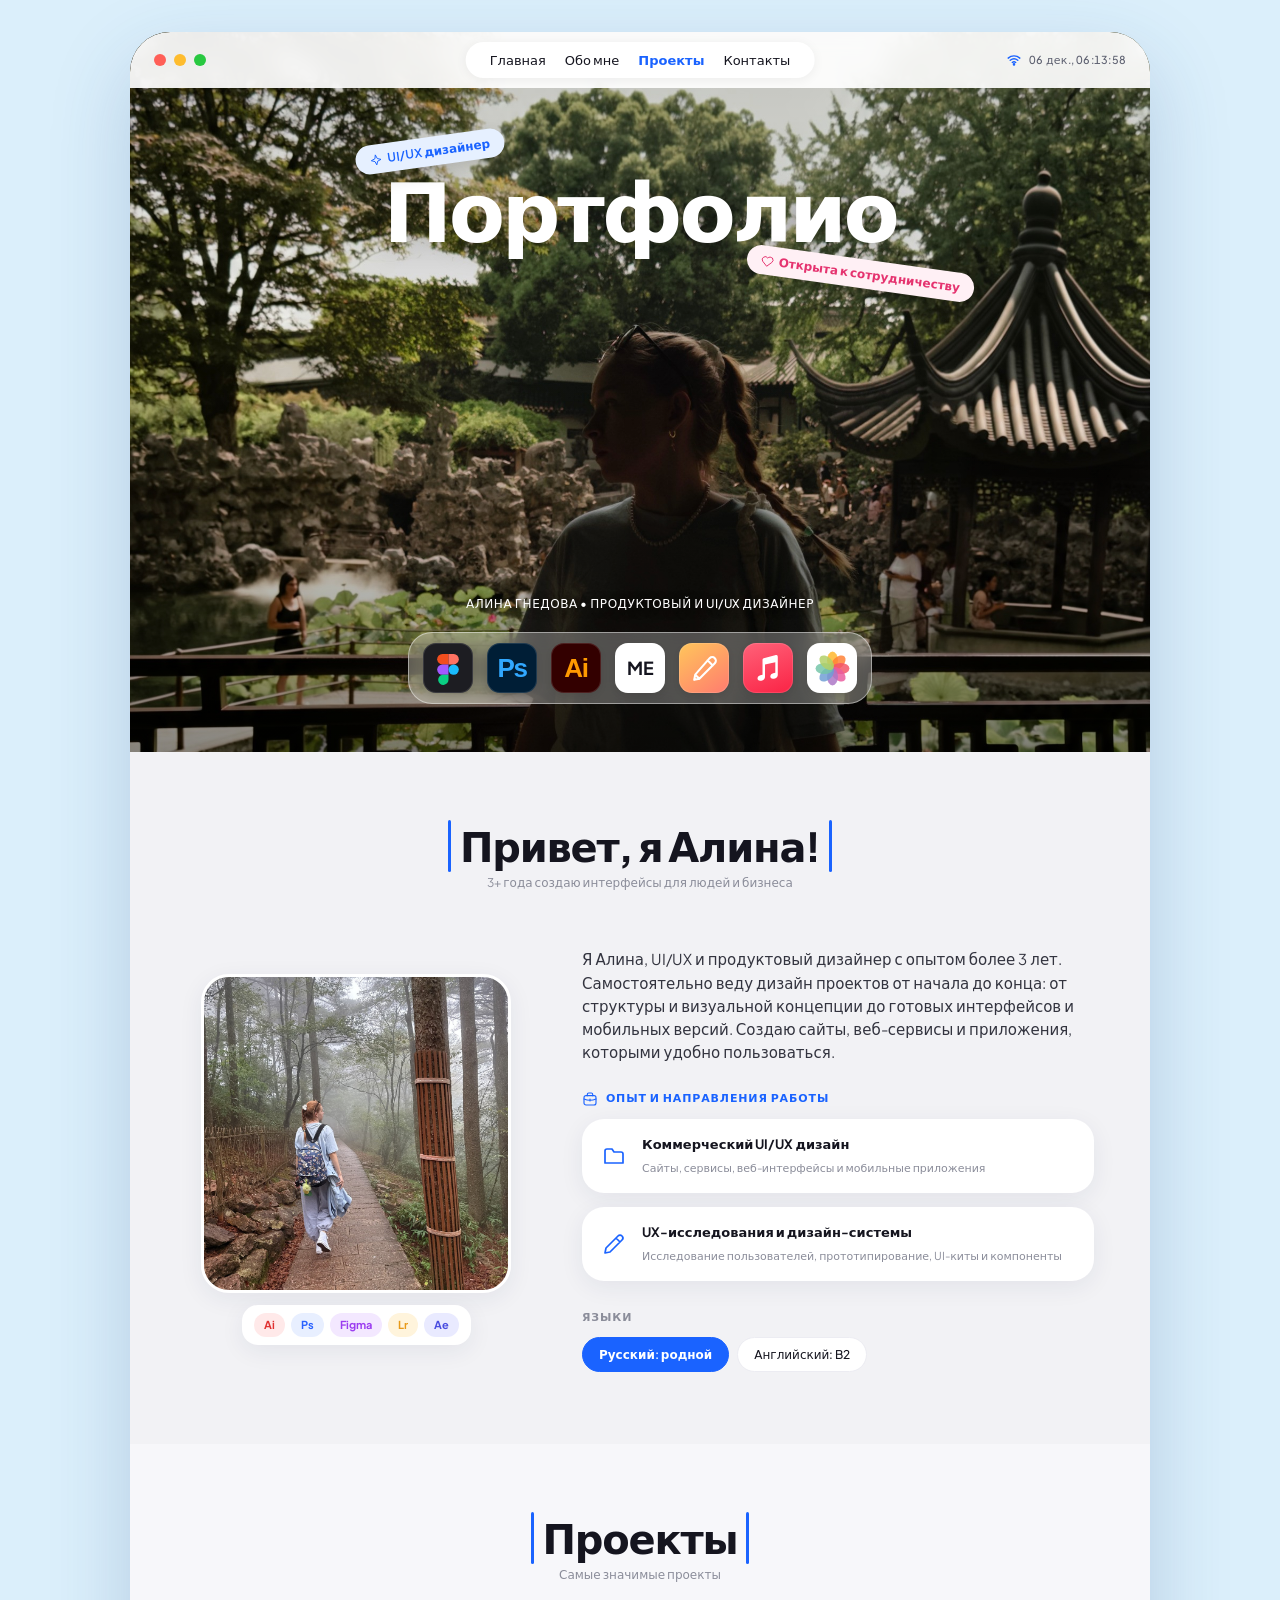
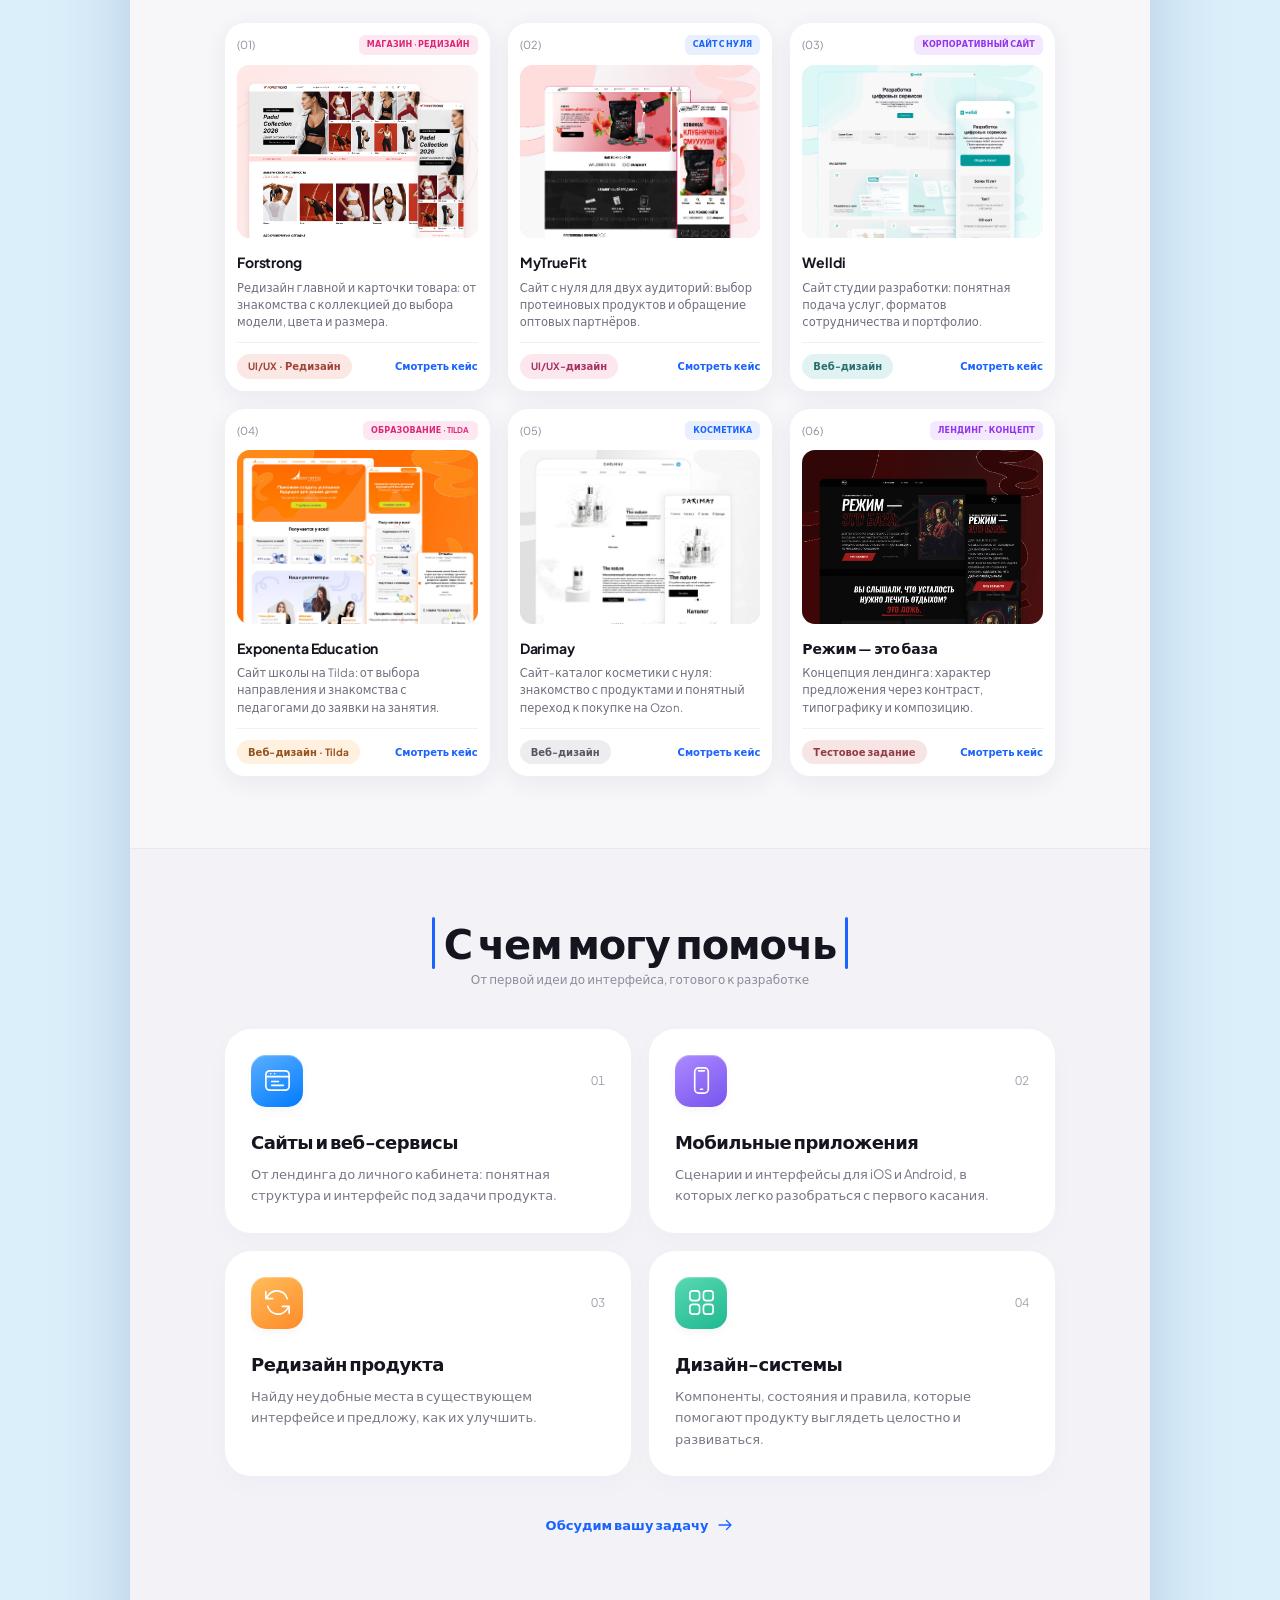
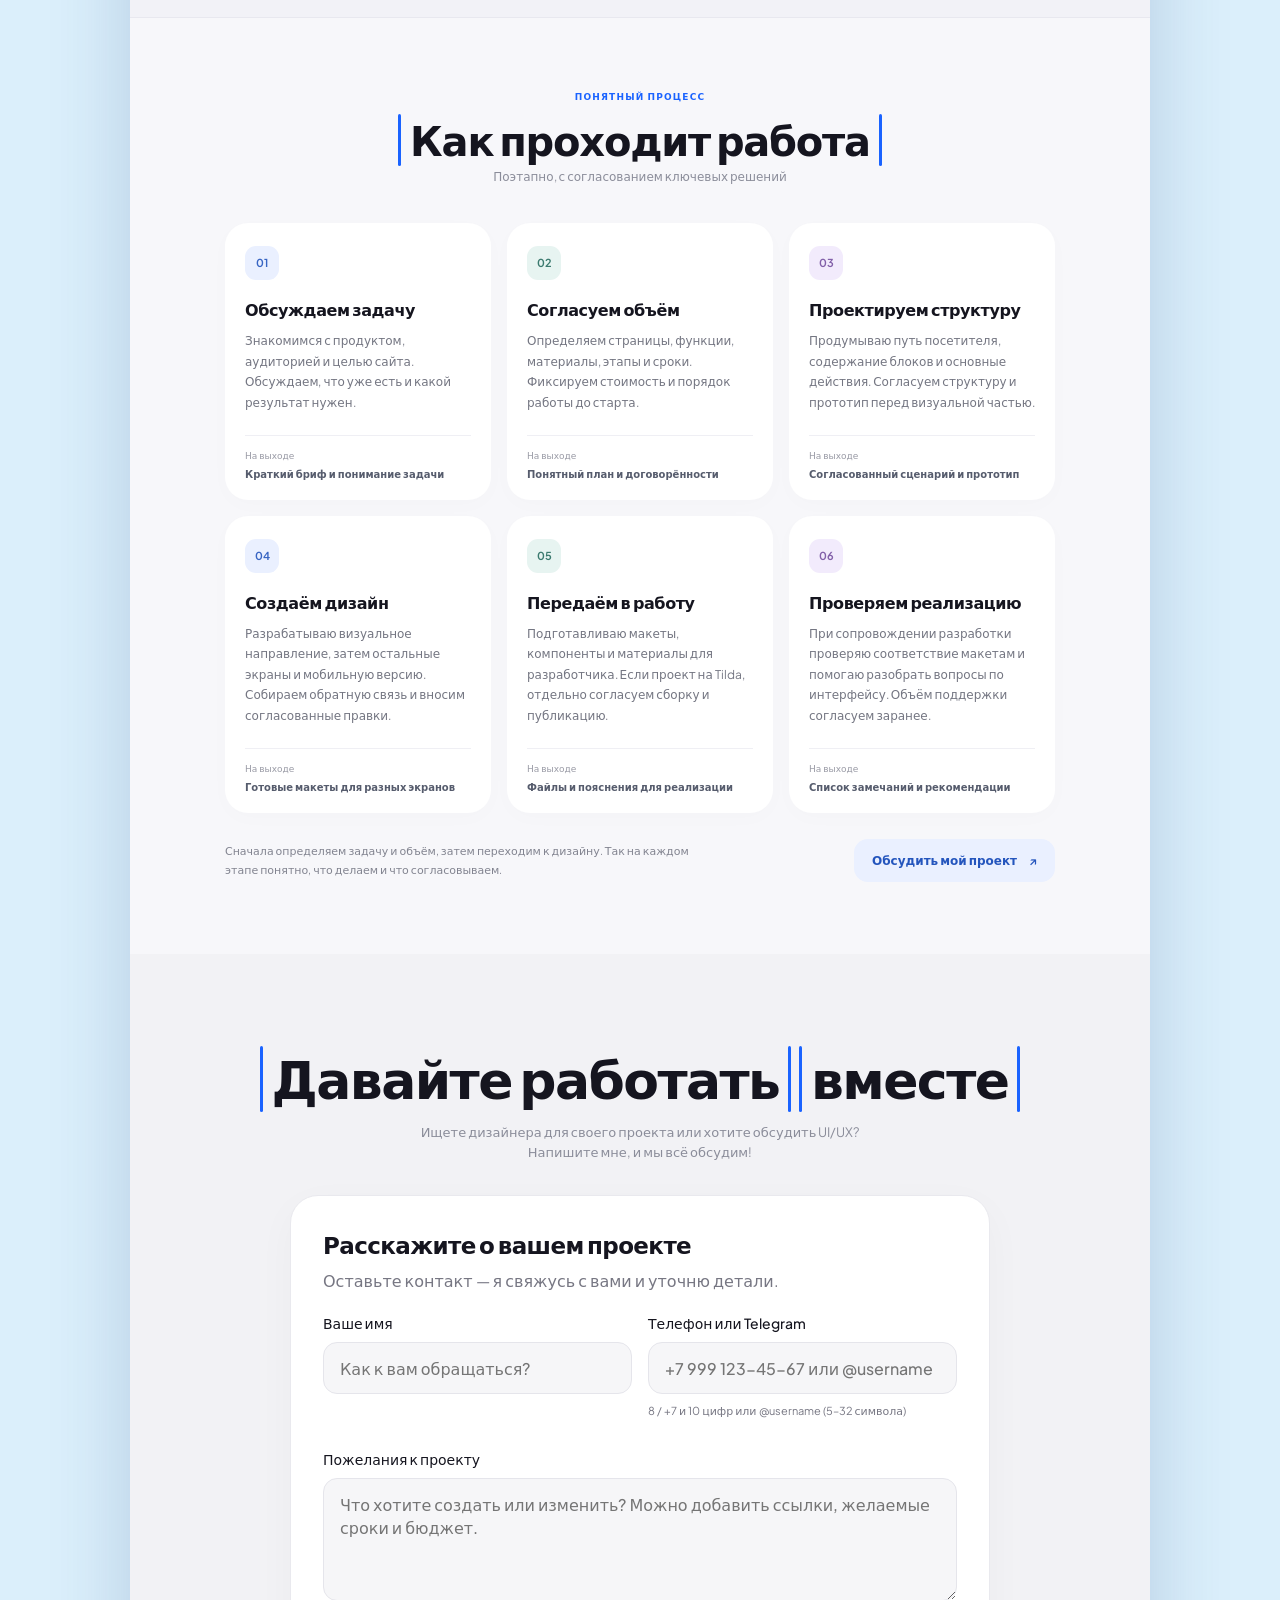
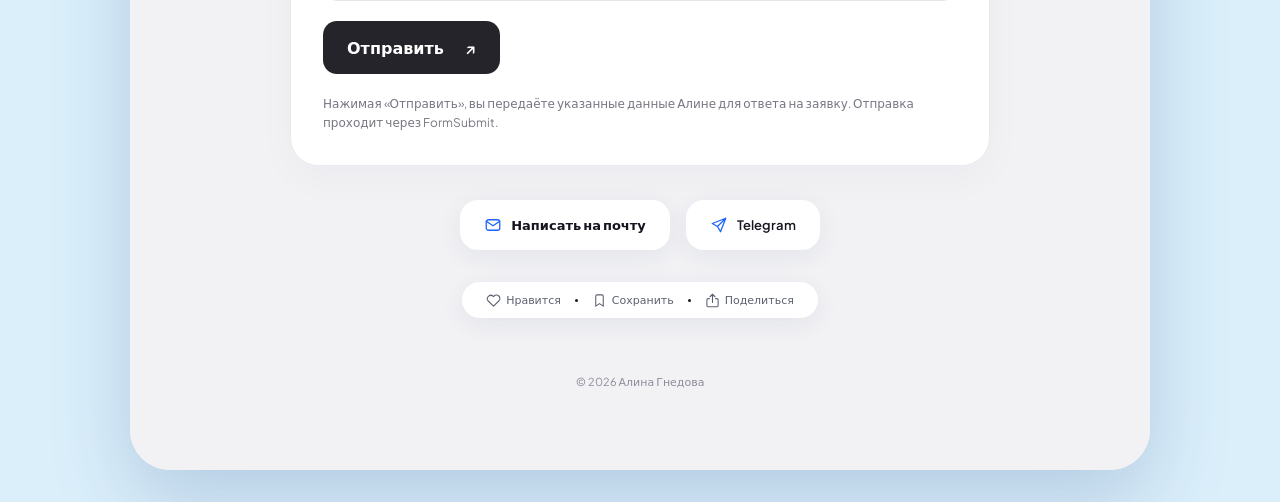
==== commit 3c58a235: "Add files via upload" ====
--- a/index.html
+++ b/index.html
@@ -169,6 +169,17 @@
 <section class="section section-contact" id="contact">
 <h2 class="title title-big"><span>Давайте работать</span> <span>вместе</span></h2>
 <p class="subtitle subtitle-contact">Ищете дизайнера для своего проекта или хотите обсудить UI/UX?<br/>Напишите мне, и мы всё обсудим!</p>
+<form class="project-form" action="https://formsubmit.co/alinagnedova809@mail.ru" method="POST">
+<div class="form-heading"><h3>Расскажите о вашем проекте</h3><p>Оставьте контакт — я свяжусь с вами и уточню детали.</p></div>
+<input type="hidden" name="_subject" value="Новая заявка с портфолио Алины">
+<input type="hidden" name="_template" value="table">
+<input type="text" name="_honey" class="form-trap" tabindex="-1" autocomplete="off" aria-hidden="true">
+<div class="form-row"><label for="project-name">Ваше имя<input id="project-name" name="Имя" autocomplete="name" placeholder="Как к вам обращаться?" maxlength="100" required></label>
+<label for="project-contact">Телефон или Telegram<input id="project-contact" name="Контакт" placeholder="+7 999 123-45-67 или @username" maxlength="50" required pattern="(?:(?:8|\+7)(?:[ \(\)\-]*[0-9]){10}[ \(\)\-]*|@[A-Za-z][A-Za-z0-9_]{4,31})" aria-describedby="contact-hint contact-error" title="Номер: 8 или +7 и ещё 10 цифр. Telegram: @ и имя из 5–32 латинских букв, цифр или подчёркиваний, начиная с буквы."><span id="contact-hint" class="contact-hint">8 / +7 и 10 цифр или @username (5–32 символа)</span><span id="contact-error" class="contact-error" aria-live="polite"></span></label></div>
+<label for="project-message">Пожелания к проекту<textarea id="project-message" name="Пожелания" rows="4" placeholder="Что хотите создать или изменить? Можно добавить ссылки, желаемые сроки и бюджет." maxlength="5000" required></textarea></label>
+<button type="submit" class="form-submit">Отправить <span aria-hidden="true">↗</span></button>
+<p class="form-note">Нажимая «Отправить», вы передаёте указанные данные Алине для ответа на заявку. Отправка проходит через FormSubmit.</p>
+</form>
 <div class="buttons">
 <a class="btn" href="mailto:alinagnedova809@mail.ru"><svg aria-hidden="true" class="ui-icon" fill="none" stroke="currentColor" stroke-linecap="round" stroke-linejoin="round" stroke-width="1.7" viewbox="0 0 24 24"><rect height="14" rx="3" width="18" x="3" y="5"></rect><path d="m3 7 9 6 9-6"></path></svg> Написать на почту</a>
 <a class="btn" href="https://t.me/alinagned" rel="noopener" target="_blank"><svg aria-hidden="true" class="ui-icon" fill="none" stroke="currentColor" stroke-linecap="round" stroke-linejoin="round" stroke-width="1.7" viewbox="0 0 24 24"><path d="m21 3-7 18-4-7-7-4Z M10 14 21 3"></path></svg> Telegram</a>
--- a/contact.css
+++ b/contact.css
@@ -15,3 +15,11 @@
 .email-open{display:inline-block;margin-top:9px;color:#1a63ff;font-size:11px;text-decoration:none}
 .email-dialog :focus-visible{outline:3px solid #88afff;outline-offset:3px}
 .status time{font-variant-numeric:tabular-nums;white-space:nowrap}
+
+.project-form{max-width:700px;margin:32px auto;padding:32px;background:#fff;border:1px solid #e9e9ee;border-radius:28px;text-align:left;box-shadow:0 12px 40px #20204008;display:grid;gap:20px}
+.form-heading h3{margin:0 0 8px;font-size:23px;letter-spacing:-.6px}.form-heading p{margin:0;color:#777783;line-height:1.5}.form-row{display:grid;grid-template-columns:1fr 1fr;gap:16px}.project-form label{display:grid;gap:9px;font-size:14px;font-weight:500}.project-form input:not([type=hidden]),.project-form textarea{box-sizing:border-box;width:100%;min-width:0;border:1px solid #e5e5eb;border-radius:14px;background:#f6f6f8;padding:14px 16px;font:inherit;font-size:16px;color:#24242a}.project-form textarea{resize:vertical;min-height:120px}.project-form input:focus,.project-form textarea:focus{outline:2px solid #5179f6;outline-offset:2px}.project-form .form-trap{display:none!important}.form-submit{justify-self:start;border:0;border-radius:14px;background:#24242a;color:white;padding:15px 24px;font:inherit;font-weight:600;cursor:pointer}.form-submit:hover{background:#454550}.form-submit:focus-visible{outline:3px solid #5179f6;outline-offset:3px}.form-submit span{margin-left:18px}.form-note{margin:0;color:#777783;font-size:12px;line-height:1.6}
+@media(max-width:600px){.project-form{padding:22px 18px;border-radius:22px}.form-row{grid-template-columns:1fr}.form-submit{width:100%}}
+
+.contact-hint{font-size:12px;font-weight:400;color:#777783;line-height:1.5}.contact-error{font-size:12px;font-weight:400;color:#b42336;line-height:1.5}.contact-error:empty{display:none}.project-form input[aria-invalid="true"]{border-color:#b42336}
+/* Keep labels and controls aligned even when one field has helper text. */
+.form-row{align-items:start}.form-row>label{align-content:start;grid-template-rows:20px 52px auto auto;row-gap:9px;min-width:0}.form-row>label>input{height:52px;line-height:22px}.form-row .contact-hint,.form-row .contact-error{margin:0}.form-row .contact-hint{font-size:11px}
